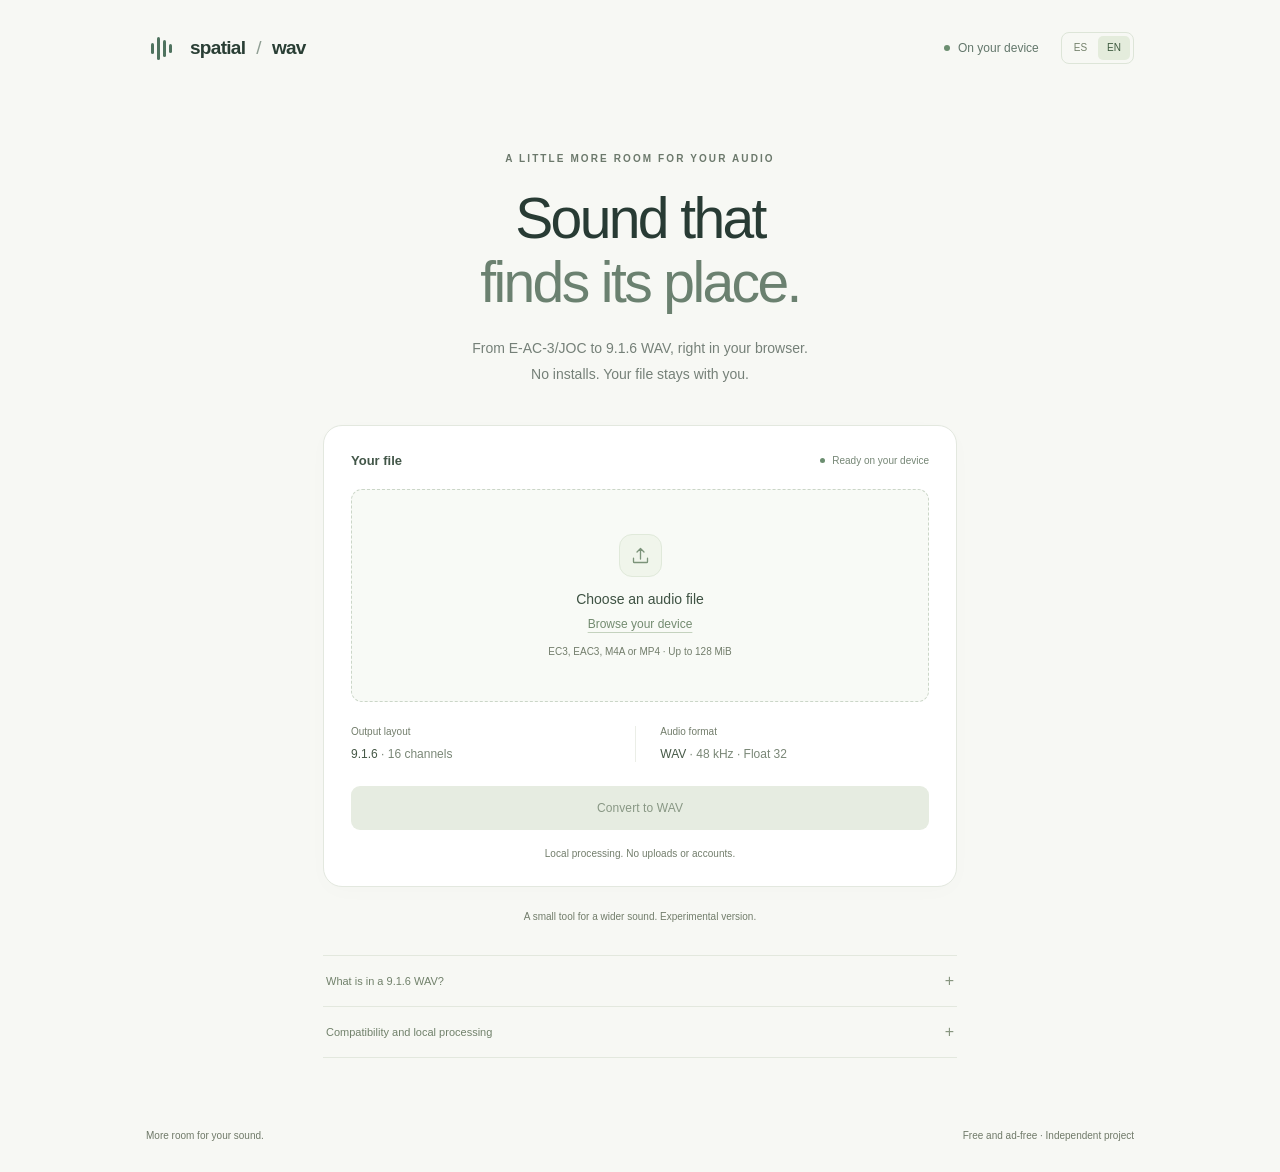
==== index.html @ 30db9cd6 "Publish validated Spatial WAV static site" ====
<!doctype html>
<html lang="es"><head><meta charset="utf-8"><meta name="viewport" content="width=device-width,initial-scale=1"><meta name="theme-color" content="#f7f8f4"><meta name="description" content="Convierte E-AC-3/JOC a WAV 9.1.6 en tu navegador. Procesamiento local, gratuito y sin subir tu audio."><base href="./"><title>spatial / wav · Un poco más de espacio</title><link rel="icon" href="icon.svg" type="image/svg+xml"><link rel="stylesheet" href="app.css"></head>
<body><div id="app">
<header><a class="brand" href="./"><span class="mark" aria-hidden="true"><i></i><i></i><i></i><i></i></span> spatial <span class="brand-divider">/</span> wav</a><div class="header-controls"><span class="local-label"><span class="dot"></span> <span data-es="En tu dispositivo" data-en="On your device">En tu dispositivo</span></span><nav class="language-switch" aria-label="Language"><button type="button" data-language="es" aria-label="Español" onclick="spatialI18n.set('es')">ES</button><button type="button" data-language="en" aria-label="English" onclick="spatialI18n.set('en')">EN</button></nav></div></header>
<main><p class="eyebrow" data-es="UN POCO MÁS DE ESPACIO PARA TU AUDIO" data-en="A LITTLE MORE ROOM FOR YOUR AUDIO">UN POCO MÁS DE ESPACIO PARA TU AUDIO</p><h1><span class="headline-lead" data-es="Sonido que" data-en="Sound that">Sonido que</span><br><span data-es="encuentra su lugar." data-en="finds its place.">encuentra su lugar.</span></h1><p class="intro"><span data-es="De E-AC-3/JOC a WAV 9.1.6, directamente en tu navegador." data-en="From E-AC-3/JOC to 9.1.6 WAV, right in your browser.">De E-AC-3/JOC a WAV 9.1.6, directamente en tu navegador.</span><br><span data-es="Sin instalaciones. Tu archivo se queda contigo." data-en="No installs. Your file stays with you.">Sin instalaciones. Tu archivo se queda contigo.</span></p>
<section class="panel" aria-busy="true"><div class="panel-head"><h2 data-es="Tu archivo" data-en="Your file">Tu archivo</h2><span class="tag" data-es="Preparando el motor local" data-en="Preparing the local engine">Preparando el motor local</span></div><div class="drop"><span class="upload" aria-hidden="true">↥</span><strong data-es="Elige un archivo de audio" data-en="Choose an audio file">Elige un archivo de audio</strong><span data-es="El conversor estará listo en un momento" data-en="The converter will be ready in a moment">El conversor estará listo en un momento</span><small data-es="EC3, EAC3, M4A o MP4 · Hasta 128 MiB" data-en="EC3, EAC3, M4A or MP4 · Up to 128 MiB">EC3, EAC3, M4A o MP4 · Hasta 128 MiB</small></div><p class="boot-note" role="status"><span data-es="Cargando el motor de audio…" data-en="Loading the audio engine…">Cargando el motor de audio…</span><small data-es="La primera visita puede tardar un poco más." data-en="The first visit may take a little longer.">La primera visita puede tardar un poco más.</small></p><button class="action" disabled data-es="Preparando conversor" data-en="Preparing converter">Preparando conversor</button><p class="privacy" data-es="Procesamiento local. Sin subidas ni cuentas." data-en="Local processing. No uploads or accounts.">Procesamiento local. Sin subidas ni cuentas.</p></section></main>
</div><div id="blazor-error-ui" style="display:none"><span data-es="No se pudo cargar el motor. Comprueba tu conexión." data-en="The engine could not load. Check your connection.">No se pudo cargar el motor. Comprueba tu conexión.</span> <a href="" data-es="Recargar página" data-en="Reload page">Recargar página</a></div><script src="language.js"></script><script src="storage.js"></script><script src="_framework/blazor.webassembly.js"></script></body></html>
---- app.css ----
:root{color-scheme:light;font-family:-apple-system,BlinkMacSystemFont,"Segoe UI",sans-serif;color:#283b34;background:#f7f8f4;font-synthesis:none;-webkit-font-smoothing:antialiased}
*{box-sizing:border-box}
body{margin:0;min-height:100vh}
header{max-width:1060px;margin:auto;padding:32px 36px;display:flex;justify-content:space-between;align-items:center;gap:16px}
.brand{display:flex;gap:10px;align-items:center;font-size:19px;font-weight:600;letter-spacing:-.7px;color:#293e34;text-decoration:none}
.brand-divider{font-weight:300;color:#8f9e93;margin:0 1px}
.mark{width:31px;height:31px;display:flex;align-items:center;justify-content:center;gap:3px;margin-right:3px}
.mark i{width:3px;border-radius:3px;background:#4f735f;height:11px}
.mark i:nth-child(2){height:23px}
.mark i:nth-child(3){height:17px}
.mark i:nth-child(4){height:9px}
.local-label{display:flex;gap:8px;align-items:center;font-size:12px;color:#63776b}
.dot{width:6px;height:6px;display:inline-block;border-radius:100%;background:#6b8e70;flex:none}
main{max-width:682px;padding:0 24px;margin:57px auto 70px}
.eyebrow{text-align:center;font-size:10px;font-weight:600;letter-spacing:2.1px;color:#6c796c;margin:0 0 23px}
h1{font-size:clamp(38px,5.8vw,57px);font-weight:450;text-align:center;line-height:1.12;letter-spacing:-2.6px;margin:0 0 21px}
h1 span{color:#6b8170}
.intro{text-align:center;color:#758078;font-size:14px;line-height:1.85;margin:0 0 38px}
.panel{padding:27px;background:#fff;border:1px solid #e3e8df;border-radius:19px;box-shadow:0 5px 22px #34463204}
.panel-head{display:flex;align-items:center;justify-content:space-between;gap:12px;margin-bottom:21px}
.panel-head h2{font-size:13px;font-weight:600;margin:0;color:#425648}
.tag{display:inline-flex;gap:7px;align-items:center;font-size:10px;font-weight:450;color:#758675}
.tag .dot{width:5px;height:5px}
.drop{border:1px dashed #cbd6c8;border-radius:11px;min-height:213px;background:#f8faf6;display:flex;flex-direction:column;align-items:center;justify-content:center;gap:10px;padding:24px;cursor:pointer;text-align:center;transition:border-color .15s,background .15s}
.drop:hover{background:#f0f5ec;border-color:#99b092}
.upload{width:43px;height:43px;border:1px solid #e0e9da;border-radius:13px;display:grid;place-items:center;color:#7b9379;background:#f0f5eb;margin-bottom:4px}
.upload svg{width:21px;height:21px}
.drop strong{font-size:14px;font-weight:500;color:#3e5243;overflow-wrap:anywhere;max-width:100%}
.drop>span:not(.upload){font-size:12px;color:#738b70;text-decoration:underline;text-decoration-color:#c4d2be;text-underline-offset:4px}
.drop small{font-size:10px;color:#727d6b;margin-top:5px}
input[type=file]{position:absolute;width:1px;height:1px;overflow:hidden;clip-path:inset(50%);white-space:nowrap}
.panel:has(input:focus-visible) .drop{outline:2px solid #60815d;outline-offset:4px}
.panel:has(input:disabled) .drop{cursor:wait;background:#f7f8f5}
.settings{display:grid;grid-template-columns:1fr 1.12fr;gap:22px;margin:24px 0}
.settings>div+div{padding-left:24px;border-left:1px solid #ebeee7}
.settings small{display:block;font-size:10px;color:#727d6b;margin-bottom:7px}
.settings strong{font-weight:500;font-size:12px;color:#455846}
.settings strong span{font-weight:400;color:#7a8777}
button{font:inherit;cursor:pointer}
.action{width:100%;background:#47674e;color:#fff;border:1px solid transparent;border-radius:9px;padding:14px 18px;font-size:12px;letter-spacing:.1px;font-weight:500;transition:background .15s}
.action:hover:not(:disabled){background:#38583f}
.action:disabled{color:#889784;background:#e6ece1;cursor:not-allowed}
.secondary{background:transparent;border:1px solid #dbe3d6;color:#52704f;padding:10px 14px;font-size:11px;border-radius:8px;margin:12px 8px 0 0}
.secondary:hover{background:#f3f6ef}
.message{font-size:12px;line-height:1.7;color:#566b54;margin:15px 0;overflow-wrap:anywhere}
.message:empty{display:none}
.privacy{display:flex;align-items:center;justify-content:center;gap:7px;font-size:10px;letter-spacing:.05px;color:#727d6b;margin:18px 0 0}
.version-note{text-align:center;font-size:10px;line-height:1.8;color:#727d6b;margin:21px 0 29px}
.version-note span{color:#727d6b}
.notes{border-top:1px solid #e3e8de}
.notes details{border-bottom:1px solid #e3e8de;padding:0 3px}
.notes summary{font-size:11px;color:#71816b;list-style:none;cursor:pointer;padding:17px 0;display:flex;justify-content:space-between;align-items:center;gap:14px}
.notes summary::-webkit-details-marker{display:none}
.notes summary:after{content:'+';font-size:16px;line-height:1;color:#889680;font-weight:300}
.notes details[open] summary:after{content:'−'}
.notes details p{font-size:12px;color:#65725f;line-height:1.8;margin:0 14px 16px 0}
.notes a{color:#4b6b4c;text-underline-offset:3px}
footer{max-width:988px;margin:auto;padding:0 0 28px;display:flex;justify-content:space-between;gap:15px;font-size:10px;line-height:1.6;color:#6f7968}
progress{width:100%;height:4px;margin-top:20px;accent-color:#66865f;border:0;border-radius:4px;background:#edf1e8}
progress::-webkit-progress-bar{background:#edf1e8;border-radius:4px}
progress::-webkit-progress-value{background:#77946e;border-radius:4px}
a:focus-visible,button:focus-visible,summary:focus-visible{outline:2px solid #60815d;outline-offset:4px}
.downloads .action{margin-top:4px}
#blazor-error-ui{padding:16px;background:#f4e8dc;color:#715842;font-size:13px}
.boot-note{text-align:center;font-size:11px;color:#7c8b75;padding:20px 0;margin:0;line-height:1.7}
.boot-note small{display:block;color:#9ba491;font-size:10px}
.panel[aria-busy=true] .drop{cursor:default}
.panel[aria-busy=true] .drop>span:not(.upload){text-decoration:none}
@media(min-width:1500px){main{margin-top:80px}
}
@media(max-width:720px){header{padding:25px 24px}
main{margin-top:38px}
footer{padding:0 24px 25px}
}
@media(max-width:440px){header{padding:22px}
.brand{font-size:17px}
.local-label{font-size:10px}
main{padding:0 18px;margin:34px auto 45px}
h1{letter-spacing:-1.8px;font-size:39px}
.eyebrow{font-size:8px;letter-spacing:1.8px;margin-bottom:20px}
.intro{font-size:12px;margin-bottom:29px}
.panel{padding:20px 18px;border-radius:15px}
.panel-head{gap:8px}
.tag{font-size:9px}
.drop{min-height:205px;padding:20px 14px}
.settings{gap:13px;margin:21px 0}
.settings>div+div{padding-left:15px}
.settings strong{font-size:11px}
.settings strong span{display:block;margin-top:4px}
.settings small{font-size:9px}
.privacy{font-size:9px;gap:5px}
footer{flex-direction:column;text-align:center;align-items:center;gap:6px}
.version-note{font-size:9px}
.notes summary{font-size:11px}
}
@media(prefers-reduced-motion:reduce){*{transition:none!important}
}

.header-controls{display:flex;align-items:center;gap:22px}.language-switch{display:flex;padding:3px;border:1px solid #dde5d8;border-radius:8px;gap:2px}.language-switch button{border:0;background:transparent;color:#74816b;font-size:10px;line-height:1;padding:7px 9px;border-radius:5px;font-weight:500}.language-switch button[aria-pressed=true]{background:#e4ecdc;color:#3e5b3f}.language-switch button:hover{background:#edf2e7}.headline-lead{color:#283b34}@media(max-width:600px){.header-controls{gap:0}.header-controls .local-label{display:none}.brand{gap:7px}}
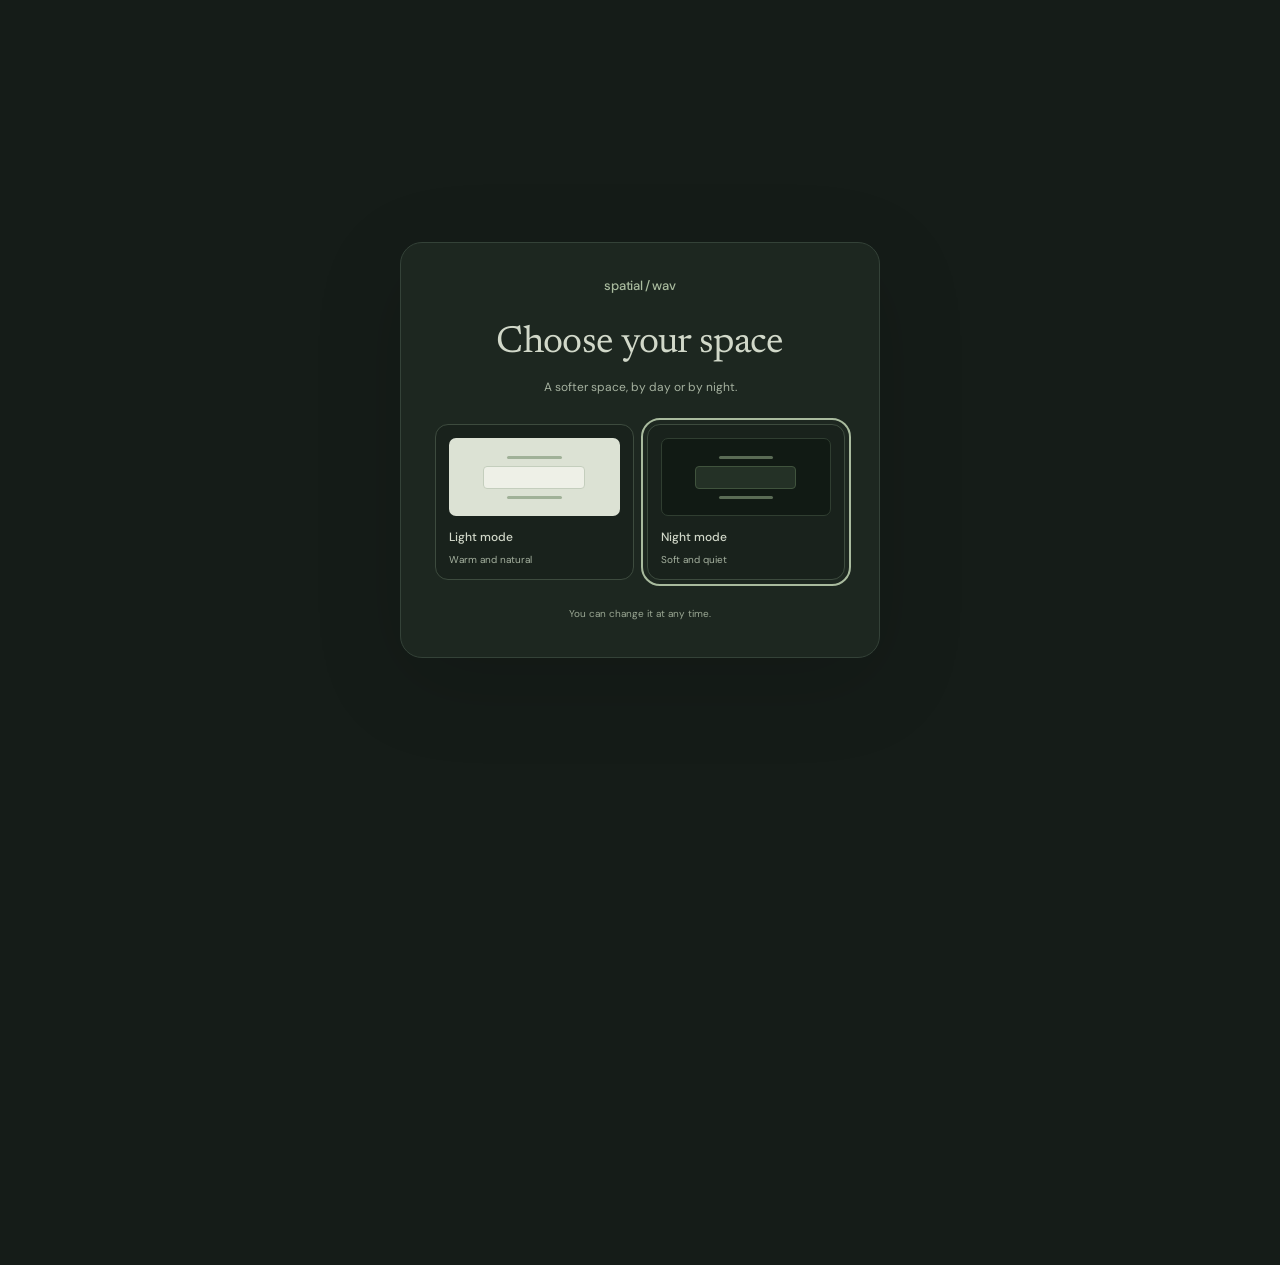
==== commit 51bfbba6: "Publish night theme, appearance chooser and download progress" ====
--- a/index.html
+++ b/index.html
@@ -1,7 +1,7 @@
 <!doctype html>
-<html lang="es"><head><meta charset="utf-8"><meta name="viewport" content="width=device-width,initial-scale=1"><meta name="theme-color" content="#f7f8f4"><meta name="description" content="Convierte E-AC-3/JOC a WAV 9.1.6 en tu navegador. Procesamiento local, gratuito y sin subir tu audio."><base href="./"><title>spatial / wav · Un poco más de espacio</title><link rel="icon" href="icon.svg" type="image/svg+xml"><link rel="stylesheet" href="app.css"></head>
+<html lang="es"><head><meta charset="utf-8"><meta name="viewport" content="width=device-width,initial-scale=1"><meta name="theme-color" content="#f7f8f4"><meta name="description" content="Convierte E-AC-3/JOC a WAV 9.1.6 en tu navegador. Procesamiento local, gratuito y sin subir tu audio."><base href="./"><title>spatial / wav · Un poco más de espacio</title><link rel="icon" href="icon.svg" type="image/svg+xml"><script src="theme.js?v=20261105-night"></script><link rel="stylesheet" href="app.css?v=20261105-night"></head>
 <body><div id="app">
 <header><a class="brand" href="./"><span class="mark" aria-hidden="true"><i></i><i></i><i></i><i></i></span> spatial <span class="brand-divider">/</span> wav</a><div class="header-controls"><span class="local-label"><span class="dot"></span> <span data-es="En tu dispositivo" data-en="On your device">En tu dispositivo</span></span><nav class="language-switch" aria-label="Language"><button type="button" data-language="es" aria-label="Español" onclick="spatialI18n.set('es')">ES</button><button type="button" data-language="en" aria-label="English" onclick="spatialI18n.set('en')">EN</button></nav></div></header>
 <main><p class="eyebrow" data-es="UN POCO MÁS DE ESPACIO PARA TU AUDIO" data-en="A LITTLE MORE ROOM FOR YOUR AUDIO">UN POCO MÁS DE ESPACIO PARA TU AUDIO</p><h1><span class="headline-lead" data-es="Sonido que" data-en="Sound that">Sonido que</span><br><span data-es="encuentra su lugar." data-en="finds its place.">encuentra su lugar.</span></h1><p class="intro"><span data-es="De E-AC-3/JOC a WAV 9.1.6, directamente en tu navegador." data-en="From E-AC-3/JOC to 9.1.6 WAV, right in your browser.">De E-AC-3/JOC a WAV 9.1.6, directamente en tu navegador.</span><br><span data-es="Sin instalaciones. Tu archivo se queda contigo." data-en="No installs. Your file stays with you.">Sin instalaciones. Tu archivo se queda contigo.</span></p>
 <section class="panel" aria-busy="true"><div class="panel-head"><h2 data-es="Tu archivo" data-en="Your file">Tu archivo</h2><span class="tag" data-es="Preparando el motor local" data-en="Preparing the local engine">Preparando el motor local</span></div><div class="drop"><span class="upload" aria-hidden="true">↥</span><strong data-es="Elige un archivo de audio" data-en="Choose an audio file">Elige un archivo de audio</strong><span data-es="El conversor estará listo en un momento" data-en="The converter will be ready in a moment">El conversor estará listo en un momento</span><small data-es="EC3, EAC3, M4A o MP4 · Hasta 128 MiB" data-en="EC3, EAC3, M4A or MP4 · Up to 128 MiB">EC3, EAC3, M4A o MP4 · Hasta 128 MiB</small></div><p class="boot-note" role="status"><span data-es="Cargando el motor de audio…" data-en="Loading the audio engine…">Cargando el motor de audio…</span><small data-es="La primera visita puede tardar un poco más." data-en="The first visit may take a little longer.">La primera visita puede tardar un poco más.</small></p><button class="action" disabled data-es="Preparando conversor" data-en="Preparing converter">Preparando conversor</button><p class="privacy" data-es="Procesamiento local. Sin subidas ni cuentas." data-en="Local processing. No uploads or accounts.">Procesamiento local. Sin subidas ni cuentas.</p></section></main>
-</div><div id="blazor-error-ui" style="display:none"><span data-es="No se pudo cargar el motor. Comprueba tu conexión." data-en="The engine could not load. Check your connection.">No se pudo cargar el motor. Comprueba tu conexión.</span> <a href="" data-es="Recargar página" data-en="Reload page">Recargar página</a></div><script src="language.js"></script><script src="storage.js"></script><script src="_framework/blazor.webassembly.js"></script></body></html>
+</div><div id="blazor-error-ui" style="display:none"><span data-es="No se pudo cargar el motor. Comprueba tu conexión." data-en="The engine could not load. Check your connection.">No se pudo cargar el motor. Comprueba tu conexión.</span> <a href="" data-es="Recargar página" data-en="Reload page">Recargar página</a></div><script src="language.js?v=20261105-night"></script><script src="storage.js?v=20261105-night"></script><script src="_framework/blazor.webassembly.js"></script></body></html>
--- a/app.css
+++ b/app.css
@@ -1,69 +1,74 @@
-:root{color-scheme:light;font-family:-apple-system,BlinkMacSystemFont,"Segoe UI",sans-serif;color:#283b34;background:#f7f8f4;font-synthesis:none;-webkit-font-smoothing:antialiased}
+@font-face{font-family:"DM Sans";src:url("fonts/dm-sans-latin-wght-normal.woff2") format("woff2");font-style:normal;font-weight:100 1000;font-display:swap}
+@font-face{font-family:"Newsreader";src:url("fonts/newsreader-latin-wght-normal.woff2") format("woff2");font-style:normal;font-weight:200 800;font-display:swap}
+@font-face{font-family:"Newsreader";src:url("fonts/newsreader-latin-wght-italic.woff2") format("woff2");font-style:italic;font-weight:200 800;font-display:swap}
+:root{color-scheme:light;--page:#f7f8f4;--surface:#fff;--inset:#f8faf6;--hover:#f0f5ec;--line:#e3e8df;--line-strong:#cbd6c8;--ink:#283b34;--muted:#667563;--subtle:#727d6b;--accent:#6b8170;--primary:#47674e;--on-primary:#fff;--primary-hover:#38583f;--disabled:#e6ece1;--disabled-ink:#889784;--selected:#e4ecdc;--selected-ink:#3e5b3f;--focus:#60815d;--error-bg:#f4e8dc;--error-ink:#715842;--shadow:#34463204}
+:root[data-theme=dark]{color-scheme:dark;--page:#151c18;--surface:#1d2720;--inset:#19221c;--hover:#253128;--line:#344238;--line-strong:#4a5c4d;--ink:#d1d8c9;--muted:#a5b19f;--subtle:#9aa793;--accent:#a9bb9e;--primary:#9aaf8c;--on-primary:#19231a;--primary-hover:#adc09f;--disabled:#2b372c;--disabled-ink:#99a690;--selected:#334432;--selected-ink:#c9d7bc;--focus:#a9bb9e;--error-bg:#352c24;--error-ink:#d5bd9e;--shadow:#00000016}
+:root{font-family:"DM Sans",-apple-system,BlinkMacSystemFont,"Segoe UI",sans-serif;color:var(--ink);background:var(--page);font-synthesis:none;-webkit-font-smoothing:antialiased}
 *{box-sizing:border-box}
 body{margin:0;min-height:100vh}
 header{max-width:1060px;margin:auto;padding:32px 36px;display:flex;justify-content:space-between;align-items:center;gap:16px}
-.brand{display:flex;gap:10px;align-items:center;font-size:19px;font-weight:600;letter-spacing:-.7px;color:#293e34;text-decoration:none}
-.brand-divider{font-weight:300;color:#8f9e93;margin:0 1px}
+.brand{display:flex;gap:10px;align-items:center;font-size:19px;font-weight:600;letter-spacing:-.7px;color:var(--ink);text-decoration:none}
+.brand-divider{font-weight:300;color:var(--subtle);margin:0 1px}
 .mark{width:31px;height:31px;display:flex;align-items:center;justify-content:center;gap:3px;margin-right:3px}
-.mark i{width:3px;border-radius:3px;background:#4f735f;height:11px}
+.mark i{width:3px;border-radius:3px;background:var(--accent);height:11px}
 .mark i:nth-child(2){height:23px}
 .mark i:nth-child(3){height:17px}
 .mark i:nth-child(4){height:9px}
-.local-label{display:flex;gap:8px;align-items:center;font-size:12px;color:#63776b}
-.dot{width:6px;height:6px;display:inline-block;border-radius:100%;background:#6b8e70;flex:none}
+.local-label{display:flex;gap:8px;align-items:center;font-size:12px;color:var(--muted)}
+.dot{width:6px;height:6px;display:inline-block;border-radius:100%;background:var(--accent);flex:none}
 main{max-width:682px;padding:0 24px;margin:57px auto 70px}
-.eyebrow{text-align:center;font-size:10px;font-weight:600;letter-spacing:2.1px;color:#6c796c;margin:0 0 23px}
+.eyebrow{text-align:center;font-size:10px;font-weight:600;letter-spacing:2.1px;color:var(--muted);margin:0 0 23px}
 h1{font-size:clamp(38px,5.8vw,57px);font-weight:450;text-align:center;line-height:1.12;letter-spacing:-2.6px;margin:0 0 21px}
-h1 span{color:#6b8170}
-.intro{text-align:center;color:#758078;font-size:14px;line-height:1.85;margin:0 0 38px}
-.panel{padding:27px;background:#fff;border:1px solid #e3e8df;border-radius:19px;box-shadow:0 5px 22px #34463204}
+h1 span{color:var(--accent)}
+.intro{text-align:center;color:var(--muted);font-size:14px;line-height:1.85;margin:0 0 38px}
+.panel{padding:27px;background:var(--surface);border:1px solid var(--line);border-radius:19px;box-shadow:0 5px 22px var(--shadow)}
 .panel-head{display:flex;align-items:center;justify-content:space-between;gap:12px;margin-bottom:21px}
-.panel-head h2{font-size:13px;font-weight:600;margin:0;color:#425648}
-.tag{display:inline-flex;gap:7px;align-items:center;font-size:10px;font-weight:450;color:#758675}
+.panel-head h2{font-size:13px;font-weight:600;margin:0;color:var(--ink)}
+.tag{display:inline-flex;gap:7px;align-items:center;font-size:10px;font-weight:450;color:var(--muted)}
 .tag .dot{width:5px;height:5px}
-.drop{border:1px dashed #cbd6c8;border-radius:11px;min-height:213px;background:#f8faf6;display:flex;flex-direction:column;align-items:center;justify-content:center;gap:10px;padding:24px;cursor:pointer;text-align:center;transition:border-color .15s,background .15s}
-.drop:hover{background:#f0f5ec;border-color:#99b092}
-.upload{width:43px;height:43px;border:1px solid #e0e9da;border-radius:13px;display:grid;place-items:center;color:#7b9379;background:#f0f5eb;margin-bottom:4px}
+.drop{border:1px dashed var(--line-strong);border-radius:11px;min-height:213px;background:var(--inset);display:flex;flex-direction:column;align-items:center;justify-content:center;gap:10px;padding:24px;cursor:pointer;text-align:center;transition:border-color .15s,background .15s}
+.drop:hover{background:var(--hover);border-color:var(--line-strong)}
+.upload{width:43px;height:43px;border:1px solid var(--line);border-radius:13px;display:grid;place-items:center;color:var(--accent);background:var(--hover);margin-bottom:4px}
 .upload svg{width:21px;height:21px}
-.drop strong{font-size:14px;font-weight:500;color:#3e5243;overflow-wrap:anywhere;max-width:100%}
-.drop>span:not(.upload){font-size:12px;color:#738b70;text-decoration:underline;text-decoration-color:#c4d2be;text-underline-offset:4px}
-.drop small{font-size:10px;color:#727d6b;margin-top:5px}
+.drop strong{font-size:14px;font-weight:500;color:var(--ink);overflow-wrap:anywhere;max-width:100%}
+.drop>span:not(.upload){font-size:12px;color:var(--muted);text-decoration:underline;text-decoration-color:var(--line-strong);text-underline-offset:4px}
+.drop small{font-size:10px;color:var(--subtle);margin-top:5px}
 input[type=file]{position:absolute;width:1px;height:1px;overflow:hidden;clip-path:inset(50%);white-space:nowrap}
-.panel:has(input:focus-visible) .drop{outline:2px solid #60815d;outline-offset:4px}
-.panel:has(input:disabled) .drop{cursor:wait;background:#f7f8f5}
+.panel:has(input:focus-visible) .drop{outline:2px solid var(--focus);outline-offset:4px}
+.panel:has(input:disabled) .drop{cursor:wait;background:var(--inset)}
 .settings{display:grid;grid-template-columns:1fr 1.12fr;gap:22px;margin:24px 0}
-.settings>div+div{padding-left:24px;border-left:1px solid #ebeee7}
-.settings small{display:block;font-size:10px;color:#727d6b;margin-bottom:7px}
-.settings strong{font-weight:500;font-size:12px;color:#455846}
-.settings strong span{font-weight:400;color:#7a8777}
+.settings>div+div{padding-left:24px;border-left:1px solid var(--line)}
+.settings small{display:block;font-size:10px;color:var(--subtle);margin-bottom:7px}
+.settings strong{font-weight:500;font-size:12px;color:var(--ink)}
+.settings strong span{font-weight:400;color:var(--muted)}
 button{font:inherit;cursor:pointer}
-.action{width:100%;background:#47674e;color:#fff;border:1px solid transparent;border-radius:9px;padding:14px 18px;font-size:12px;letter-spacing:.1px;font-weight:500;transition:background .15s}
-.action:hover:not(:disabled){background:#38583f}
-.action:disabled{color:#889784;background:#e6ece1;cursor:not-allowed}
-.secondary{background:transparent;border:1px solid #dbe3d6;color:#52704f;padding:10px 14px;font-size:11px;border-radius:8px;margin:12px 8px 0 0}
-.secondary:hover{background:#f3f6ef}
-.message{font-size:12px;line-height:1.7;color:#566b54;margin:15px 0;overflow-wrap:anywhere}
+.action{width:100%;background:var(--primary);color:var(--on-primary);border:1px solid transparent;border-radius:9px;padding:14px 18px;font-size:12px;letter-spacing:.1px;font-weight:500;transition:background .15s}
+.action:hover:not(:disabled){background:var(--primary-hover)}
+.action:disabled{color:var(--disabled-ink);background:var(--disabled);cursor:not-allowed}
+.secondary{background:transparent;border:1px solid var(--line);color:var(--accent);padding:10px 14px;font-size:11px;border-radius:8px;margin:12px 8px 0 0}
+.secondary:hover{background:var(--hover)}
+.message{font-size:12px;line-height:1.7;color:var(--muted);margin:15px 0;overflow-wrap:anywhere}
 .message:empty{display:none}
-.privacy{display:flex;align-items:center;justify-content:center;gap:7px;font-size:10px;letter-spacing:.05px;color:#727d6b;margin:18px 0 0}
-.version-note{text-align:center;font-size:10px;line-height:1.8;color:#727d6b;margin:21px 0 29px}
-.version-note span{color:#727d6b}
-.notes{border-top:1px solid #e3e8de}
-.notes details{border-bottom:1px solid #e3e8de;padding:0 3px}
-.notes summary{font-size:11px;color:#71816b;list-style:none;cursor:pointer;padding:17px 0;display:flex;justify-content:space-between;align-items:center;gap:14px}
+.privacy{display:flex;align-items:center;justify-content:center;gap:7px;font-size:10px;letter-spacing:.05px;color:var(--subtle);margin:18px 0 0}
+.version-note{text-align:center;font-size:10px;line-height:1.8;color:var(--subtle);margin:21px 0 29px}
+.version-note span{color:var(--subtle)}
+.notes{border-top:1px solid var(--line)}
+.notes details{border-bottom:1px solid var(--line);padding:0 3px}
+.notes summary{font-size:11px;color:var(--muted);list-style:none;cursor:pointer;padding:17px 0;display:flex;justify-content:space-between;align-items:center;gap:14px}
 .notes summary::-webkit-details-marker{display:none}
-.notes summary:after{content:'+';font-size:16px;line-height:1;color:#889680;font-weight:300}
+.notes summary:after{content:'+';font-size:16px;line-height:1;color:var(--subtle);font-weight:300}
 .notes details[open] summary:after{content:'−'}
-.notes details p{font-size:12px;color:#65725f;line-height:1.8;margin:0 14px 16px 0}
-.notes a{color:#4b6b4c;text-underline-offset:3px}
-footer{max-width:988px;margin:auto;padding:0 0 28px;display:flex;justify-content:space-between;gap:15px;font-size:10px;line-height:1.6;color:#6f7968}
-progress{width:100%;height:4px;margin-top:20px;accent-color:#66865f;border:0;border-radius:4px;background:#edf1e8}
-progress::-webkit-progress-bar{background:#edf1e8;border-radius:4px}
-progress::-webkit-progress-value{background:#77946e;border-radius:4px}
-a:focus-visible,button:focus-visible,summary:focus-visible{outline:2px solid #60815d;outline-offset:4px}
+.notes details p{font-size:12px;color:var(--muted);line-height:1.8;margin:0 14px 16px 0}
+.notes a{color:var(--accent);text-underline-offset:3px}
+footer{max-width:988px;margin:auto;padding:0 0 28px;display:flex;justify-content:space-between;gap:15px;font-size:10px;line-height:1.6;color:var(--subtle)}
+progress{width:100%;height:4px;margin-top:20px;accent-color:var(--accent);border:0;border-radius:4px;background:var(--hover)}
+progress::-webkit-progress-bar{background:var(--hover);border-radius:4px}
+progress::-webkit-progress-value{background:var(--accent);border-radius:4px}
+a:focus-visible,button:focus-visible,summary:focus-visible{outline:2px solid var(--focus);outline-offset:4px}
 .downloads .action{margin-top:4px}
-#blazor-error-ui{padding:16px;background:#f4e8dc;color:#715842;font-size:13px}
-.boot-note{text-align:center;font-size:11px;color:#7c8b75;padding:20px 0;margin:0;line-height:1.7}
-.boot-note small{display:block;color:#9ba491;font-size:10px}
+#blazor-error-ui{padding:16px;background:var(--error-bg);color:var(--error-ink);font-size:13px}
+.boot-note{text-align:center;font-size:11px;color:var(--muted);padding:20px 0;margin:0;line-height:1.7}
+.boot-note small{display:block;color:var(--subtle);font-size:10px}
 .panel[aria-busy=true] .drop{cursor:default}
 .panel[aria-busy=true] .drop>span:not(.upload){text-decoration:none}
 @media(min-width:1500px){main{margin-top:80px}
@@ -96,4 +101,25 @@
 @media(prefers-reduced-motion:reduce){*{transition:none!important}
 }
 
-.header-controls{display:flex;align-items:center;gap:22px}.language-switch{display:flex;padding:3px;border:1px solid #dde5d8;border-radius:8px;gap:2px}.language-switch button{border:0;background:transparent;color:#74816b;font-size:10px;line-height:1;padding:7px 9px;border-radius:5px;font-weight:500}.language-switch button[aria-pressed=true]{background:#e4ecdc;color:#3e5b3f}.language-switch button:hover{background:#edf2e7}.headline-lead{color:#283b34}@media(max-width:600px){.header-controls{gap:0}.header-controls .local-label{display:none}.brand{gap:7px}}
+.header-controls{display:flex;align-items:center;gap:22px}.language-switch{display:flex;padding:3px;border:1px solid var(--line);border-radius:8px;gap:2px}.language-switch button{border:0;background:transparent;color:var(--muted);font-size:10px;line-height:1;padding:7px 9px;border-radius:5px;font-weight:500}.language-switch button[aria-pressed=true]{background:var(--selected);color:var(--selected-ink)}.language-switch button:hover{background:var(--hover)}.headline-lead{color:var(--ink)}@media(max-width:600px){.header-controls{gap:0}.header-controls .local-label{display:none}.brand{gap:7px}}
+
+h1{font-family:"Newsreader",Georgia,serif;font-weight:400;font-size:clamp(44px,6vw,66px);line-height:1.08;letter-spacing:-1.8px;font-optical-sizing:auto}
+h1 span:not(.headline-lead){font-style:italic}h1 .headline-lead{font-style:normal}
+.intro{font-size:14px;line-height:1.95}.brand{font-weight:550;letter-spacing:-.6px}.settings strong{font-weight:500}
+.theme-toggle{position:fixed;z-index:10;right:24px;bottom:24px;display:inline-flex;align-items:center;gap:9px;border:1px solid var(--line-strong);border-radius:30px;padding:11px 16px;background:var(--surface);color:var(--ink);font-size:11px;font-weight:500;box-shadow:0 3px 14px var(--shadow)}
+.theme-toggle:hover{background:var(--hover)}.theme-toggle svg{width:16px;height:16px}.theme-toggle .sun{display:none}[data-theme=dark] .theme-toggle .moon{display:none}[data-theme=dark] .theme-toggle .sun{display:block}
+footer{padding-bottom:90px}
+@media(max-width:440px){h1{font-size:43px;letter-spacing:-1.2px}.intro{font-size:12px}.theme-toggle{right:18px;bottom:calc(16px + env(safe-area-inset-bottom));padding:10px 14px}}
+:root{--download:#806b45;--download-hover:#6c5838;--download-ink:#fff9ee;--result:#f4f3eb}
+:root[data-theme=dark]{--download:#b8a078;--download-hover:#cab48f;--download-ink:#241f17;--result:#252b22}
+.new-conversion{display:inline-flex;align-items:center;gap:5px;background:transparent;border:1px solid var(--line-strong);border-radius:7px;color:var(--muted);padding:7px 10px;font-size:11px;white-space:nowrap}.new-conversion:hover{background:var(--hover);color:var(--ink)}
+.result-card{background:var(--result);border:1px solid var(--line);border-radius:12px;padding:28px 18px;text-align:center}.result-icon{display:inline-grid;place-items:center;width:38px;height:38px;border-radius:50%;background:var(--selected);color:var(--selected-ink);font-size:18px}.result-name{font-size:14px;font-weight:500;color:var(--ink);overflow-wrap:anywhere;margin:16px 0 8px}.result-format{font-size:11px;color:var(--muted);margin:0;line-height:1.8}
+.downloads .download-action{display:flex;align-items:center;justify-content:center;gap:10px;background:var(--download);color:var(--download-ink);margin-top:18px}.downloads .download-action:hover{background:var(--download-hover)}.download-action svg{width:18px;height:18px}.downloads .secondary{width:100%;margin-right:0}
+.result-icon{width:24px;height:24px;font-size:13px}.result-card{padding:24px 18px}.channel-map{margin-top:16px;text-align:center}.channel-map summary{font-size:11px;color:var(--muted);cursor:pointer;list-style:none}.channel-map summary::-webkit-details-marker{display:none}.channel-map summary:after{content:' ＋';font-size:12px}.channel-map[open] summary:after{content:' −'}.spinner{display:inline-block;width:15px;height:15px;border:1.5px solid currentColor;border-right-color:transparent;border-radius:50%;animation:spatial-spin .9s linear infinite;flex:none;vertical-align:middle}.message .spinner{margin-right:8px}.download-action:disabled{opacity:.8;cursor:wait}.new-conversion:disabled{opacity:.6;cursor:wait}@keyframes spatial-spin{to{transform:rotate(360deg)}}@media(prefers-reduced-motion:reduce){.spinner{animation:none;border-style:dotted}}
+.panel:has(.download-action[aria-busy=true]) .message .spinner{display:none}
+.theme-toggle{position:absolute;top:33px;bottom:auto;right:calc(max(24px, (100vw - 1060px)/2) + 245px)}
+@media(max-width:800px){.header-controls .local-label{display:none}.theme-toggle{right:110px;top:25px}}
+@media(max-width:440px){.theme-toggle{top:23px;right:100px;bottom:auto;padding:8px}.theme-toggle span{display:none}}
+html[data-theme-pending]{overflow:hidden}html[data-theme-pending] #app{visibility:hidden}html[data-theme-pending] .theme-toggle{display:none}
+.theme-choice{box-sizing:border-box;width:min(480px,calc(100vw - 36px));max-height:calc(100dvh - 40px);overflow:auto;background:#1d2720;border:1px solid #344238;border-radius:22px;color:#d1d8c9;padding:34px;box-shadow:0 24px 90px #0002;text-align:center}
+.theme-choice::backdrop{background:#151c18}.choice-brand{font:500 13px "DM Sans",sans-serif;color:#a9bb9e;letter-spacing:-.3px;margin:0 0 29px}.theme-choice h2{font:400 38px/1.1 "Newsreader",Georgia,serif;letter-spacing:-.7px;margin:0 0 12px}.choice-intro{font-size:12px;line-height:1.8;color:#a5b19f;margin:0 0 26px}.theme-options{display:grid;grid-template-columns:1fr 1fr;gap:13px}.theme-option{display:flex;flex-direction:column;align-items:stretch;gap:8px;padding:13px;background:#19221c;border:1px solid #3d4b3e;border-radius:13px;color:#d1d8c9;text-align:left}.theme-option:hover{background:#253128;border-color:#73886b}.theme-option:focus-visible{outline:2px solid #a9bb9e;outline-offset:4px}.theme-option strong{font-size:12px;font-weight:500;margin-top:5px}.theme-option small{font-size:10px;color:#a5b19f}.theme-preview{height:78px;border-radius:7px;display:flex;flex-direction:column;justify-content:center;align-items:center;gap:7px}.preview-day{background:#dce2d4}.preview-night{background:#111a14;border:1px solid #303e31}.theme-preview i{display:block;width:32%;height:3px;background:#829779;border-radius:3px;opacity:.65}.theme-preview b{display:block;width:60%;height:23px;background:#eef0e7;border:1px solid #c4cebd;border-radius:4px}.preview-night b{background:#243126;border-color:#40533d}.choice-note{font-size:10px;line-height:1.8;color:#9aa793;margin:25px 0 0}@media(max-width:380px){.theme-choice{padding:25px 20px}.theme-choice h2{font-size:34px}.theme-options{gap:10px}.theme-option{padding:10px}.theme-option small{font-size:9px}}
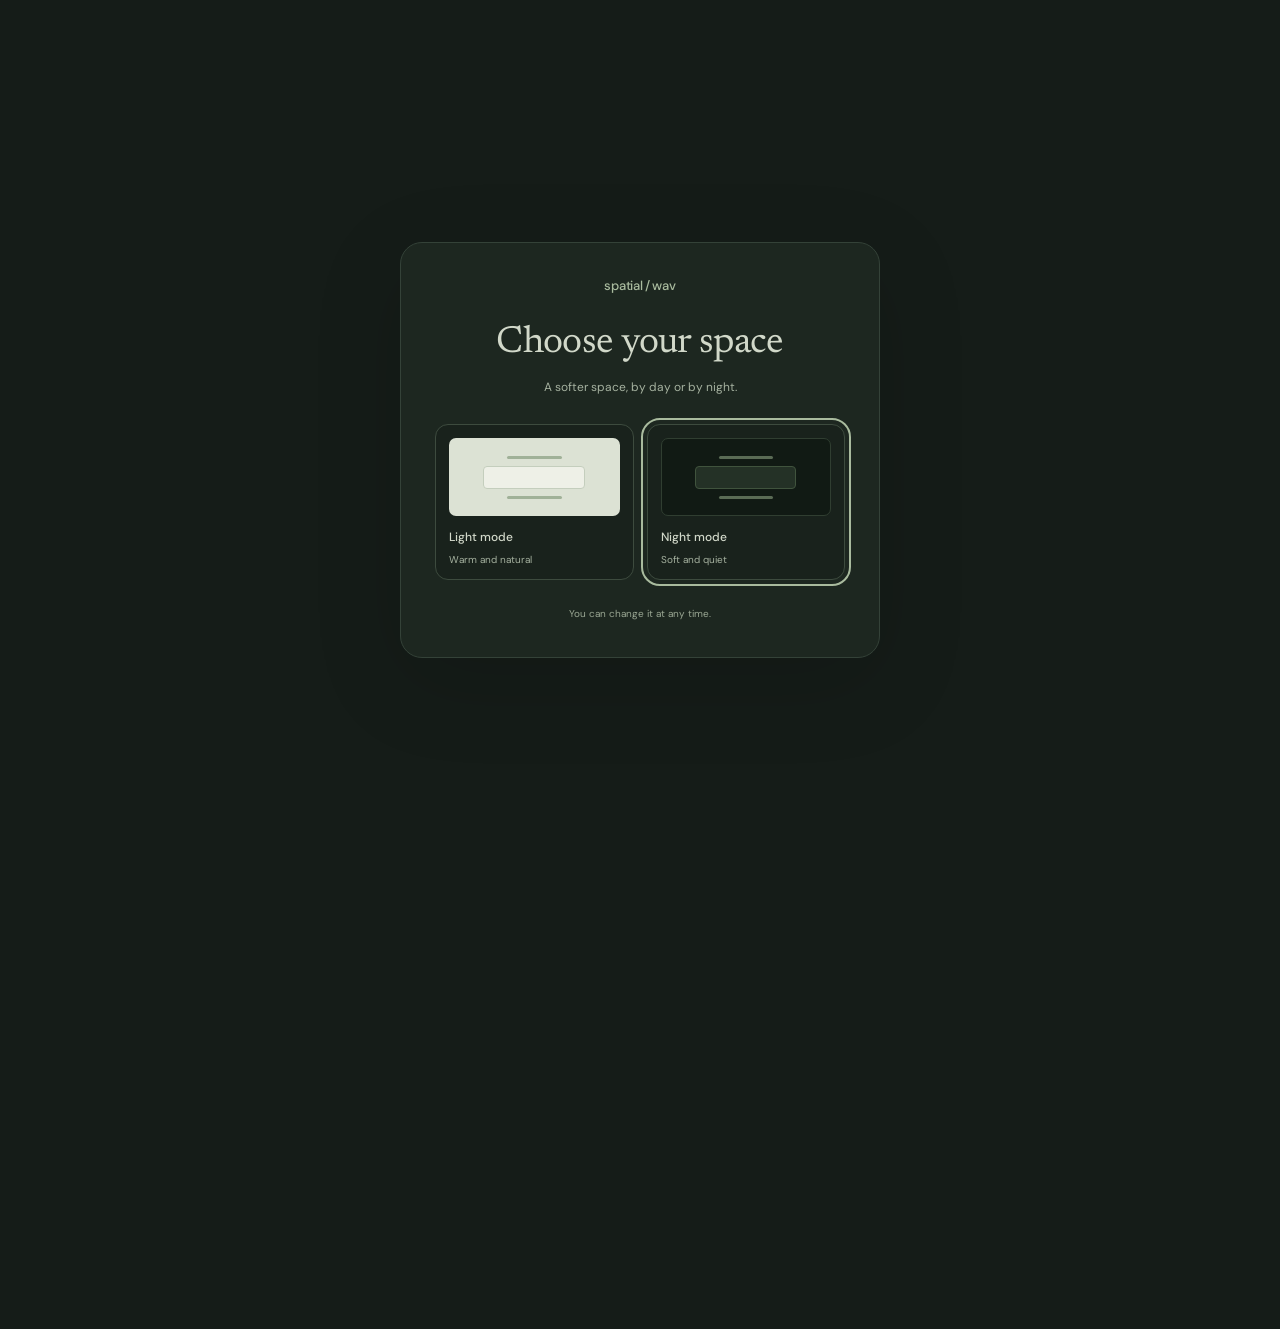
==== commit 56ea6170: "Publish WAV export settings with day and night design" ====
--- a/index.html
+++ b/index.html
@@ -1,7 +1,7 @@
 <!doctype html>
-<html lang="es"><head><meta charset="utf-8"><meta name="viewport" content="width=device-width,initial-scale=1"><meta name="theme-color" content="#f7f8f4"><meta name="description" content="Convierte E-AC-3/JOC a WAV 9.1.6 en tu navegador. Procesamiento local, gratuito y sin subir tu audio."><base href="./"><title>spatial / wav · Un poco más de espacio</title><link rel="icon" href="icon.svg" type="image/svg+xml"><script src="theme.js?v=20261105-night"></script><link rel="stylesheet" href="app.css?v=20261105-night"></head>
+<html lang="es"><head><meta charset="utf-8"><meta name="viewport" content="width=device-width,initial-scale=1"><meta name="theme-color" content="#f7f8f4"><meta name="description" content="Convierte E-AC-3/JOC a WAV 9.1.6 en tu navegador. Procesamiento local, gratuito y sin subir tu audio."><base href="./"><title>spatial / wav · Un poco más de espacio</title><link rel="icon" href="icon.svg" type="image/svg+xml"><script src="theme.js?v=20261105-night"></script><link rel="stylesheet" href="app.css?v=20261105-export"></head>
 <body><div id="app">
 <header><a class="brand" href="./"><span class="mark" aria-hidden="true"><i></i><i></i><i></i><i></i></span> spatial <span class="brand-divider">/</span> wav</a><div class="header-controls"><span class="local-label"><span class="dot"></span> <span data-es="En tu dispositivo" data-en="On your device">En tu dispositivo</span></span><nav class="language-switch" aria-label="Language"><button type="button" data-language="es" aria-label="Español" onclick="spatialI18n.set('es')">ES</button><button type="button" data-language="en" aria-label="English" onclick="spatialI18n.set('en')">EN</button></nav></div></header>
 <main><p class="eyebrow" data-es="UN POCO MÁS DE ESPACIO PARA TU AUDIO" data-en="A LITTLE MORE ROOM FOR YOUR AUDIO">UN POCO MÁS DE ESPACIO PARA TU AUDIO</p><h1><span class="headline-lead" data-es="Sonido que" data-en="Sound that">Sonido que</span><br><span data-es="encuentra su lugar." data-en="finds its place.">encuentra su lugar.</span></h1><p class="intro"><span data-es="De E-AC-3/JOC a WAV 9.1.6, directamente en tu navegador." data-en="From E-AC-3/JOC to 9.1.6 WAV, right in your browser.">De E-AC-3/JOC a WAV 9.1.6, directamente en tu navegador.</span><br><span data-es="Sin instalaciones. Tu archivo se queda contigo." data-en="No installs. Your file stays with you.">Sin instalaciones. Tu archivo se queda contigo.</span></p>
 <section class="panel" aria-busy="true"><div class="panel-head"><h2 data-es="Tu archivo" data-en="Your file">Tu archivo</h2><span class="tag" data-es="Preparando el motor local" data-en="Preparing the local engine">Preparando el motor local</span></div><div class="drop"><span class="upload" aria-hidden="true">↥</span><strong data-es="Elige un archivo de audio" data-en="Choose an audio file">Elige un archivo de audio</strong><span data-es="El conversor estará listo en un momento" data-en="The converter will be ready in a moment">El conversor estará listo en un momento</span><small data-es="EC3, EAC3, M4A o MP4 · Hasta 128 MiB" data-en="EC3, EAC3, M4A or MP4 · Up to 128 MiB">EC3, EAC3, M4A o MP4 · Hasta 128 MiB</small></div><p class="boot-note" role="status"><span data-es="Cargando el motor de audio…" data-en="Loading the audio engine…">Cargando el motor de audio…</span><small data-es="La primera visita puede tardar un poco más." data-en="The first visit may take a little longer.">La primera visita puede tardar un poco más.</small></p><button class="action" disabled data-es="Preparando conversor" data-en="Preparing converter">Preparando conversor</button><p class="privacy" data-es="Procesamiento local. Sin subidas ni cuentas." data-en="Local processing. No uploads or accounts.">Procesamiento local. Sin subidas ni cuentas.</p></section></main>
-</div><div id="blazor-error-ui" style="display:none"><span data-es="No se pudo cargar el motor. Comprueba tu conexión." data-en="The engine could not load. Check your connection.">No se pudo cargar el motor. Comprueba tu conexión.</span> <a href="" data-es="Recargar página" data-en="Reload page">Recargar página</a></div><script src="language.js?v=20261105-night"></script><script src="storage.js?v=20261105-night"></script><script src="_framework/blazor.webassembly.js"></script></body></html>
+</div><div id="blazor-error-ui" style="display:none"><span data-es="No se pudo cargar el motor. Comprueba tu conexión." data-en="The engine could not load. Check your connection.">No se pudo cargar el motor. Comprueba tu conexión.</span> <a href="" data-es="Recargar página" data-en="Reload page">Recargar página</a></div><script src="language.js?v=20261105-night"></script><script src="storage.js?v=20261105-export"></script><script src="_framework/blazor.webassembly.js"></script></body></html>
--- a/app.css
+++ b/app.css
@@ -123,3 +123,13 @@
 html[data-theme-pending]{overflow:hidden}html[data-theme-pending] #app{visibility:hidden}html[data-theme-pending] .theme-toggle{display:none}
 .theme-choice{box-sizing:border-box;width:min(480px,calc(100vw - 36px));max-height:calc(100dvh - 40px);overflow:auto;background:#1d2720;border:1px solid #344238;border-radius:22px;color:#d1d8c9;padding:34px;box-shadow:0 24px 90px #0002;text-align:center}
 .theme-choice::backdrop{background:#151c18}.choice-brand{font:500 13px "DM Sans",sans-serif;color:#a9bb9e;letter-spacing:-.3px;margin:0 0 29px}.theme-choice h2{font:400 38px/1.1 "Newsreader",Georgia,serif;letter-spacing:-.7px;margin:0 0 12px}.choice-intro{font-size:12px;line-height:1.8;color:#a5b19f;margin:0 0 26px}.theme-options{display:grid;grid-template-columns:1fr 1fr;gap:13px}.theme-option{display:flex;flex-direction:column;align-items:stretch;gap:8px;padding:13px;background:#19221c;border:1px solid #3d4b3e;border-radius:13px;color:#d1d8c9;text-align:left}.theme-option:hover{background:#253128;border-color:#73886b}.theme-option:focus-visible{outline:2px solid #a9bb9e;outline-offset:4px}.theme-option strong{font-size:12px;font-weight:500;margin-top:5px}.theme-option small{font-size:10px;color:#a5b19f}.theme-preview{height:78px;border-radius:7px;display:flex;flex-direction:column;justify-content:center;align-items:center;gap:7px}.preview-day{background:#dce2d4}.preview-night{background:#111a14;border:1px solid #303e31}.theme-preview i{display:block;width:32%;height:3px;background:#829779;border-radius:3px;opacity:.65}.theme-preview b{display:block;width:60%;height:23px;background:#eef0e7;border:1px solid #c4cebd;border-radius:4px}.preview-night b{background:#243126;border-color:#40533d}.choice-note{font-size:10px;line-height:1.8;color:#9aa793;margin:25px 0 0}@media(max-width:380px){.theme-choice{padding:25px 20px}.theme-choice h2{font-size:34px}.theme-options{gap:10px}.theme-option{padding:10px}.theme-option small{font-size:9px}}
+
+/* Export controls share the page palette in both themes. */
+.export-options{border:1px solid var(--line);border-radius:10px;margin:0 0 20px;background:var(--inset);transition:border-color .25s ease,background .25s ease}
+.export-options:hover,.export-options:focus-within{border-color:var(--line-strong)}
+.export-options summary{display:flex;align-items:center;justify-content:space-between;gap:12px;padding:14px;list-style:none;cursor:pointer;font-size:11px;color:var(--ink)}
+.export-options summary::-webkit-details-marker{display:none}.export-summary{color:var(--muted);font-size:10px;display:flex;gap:9px;align-items:center}.settings-chevron{display:inline-block;transition:transform .25s ease}.export-options[open] .settings-chevron{transform:rotate(180deg)}
+.export-body{padding:2px 14px 14px}.export-options[open] .export-body{animation:export-reveal .24s ease-out}.export-fields{display:grid;grid-template-columns:1fr 1fr;gap:16px}.export-fields label{font-size:10px;line-height:1.5;color:var(--muted);min-width:0}.export-fields select{display:block;width:100%;min-width:0;margin-top:7px;font:500 12px "DM Sans",sans-serif;color:var(--ink);background:var(--surface);border:1px solid var(--line-strong);border-radius:7px;padding:10px 8px;cursor:pointer;transition:border-color .2s ease,box-shadow .2s ease,background .2s ease}.export-fields select:hover{background:var(--hover)}.export-fields select:focus-visible{outline:2px solid var(--focus);outline-offset:3px}.export-fields select:disabled{opacity:.65;cursor:wait}.export-help{font-size:10px;line-height:1.8;color:var(--subtle);margin:12px 0 0}.export-summary{font-variant-numeric:tabular-nums}
+@keyframes export-reveal{from{opacity:0;transform:translateY(-4px)}to{opacity:1;transform:translateY(0)}}
+@media(max-width:380px){.export-options summary{align-items:flex-start;flex-direction:column;gap:5px}.export-summary{width:100%;justify-content:space-between}.export-fields{gap:10px}.export-fields select{font-size:11px}}
+@media(prefers-reduced-motion:reduce){.export-options[open] .export-body{animation:none}}
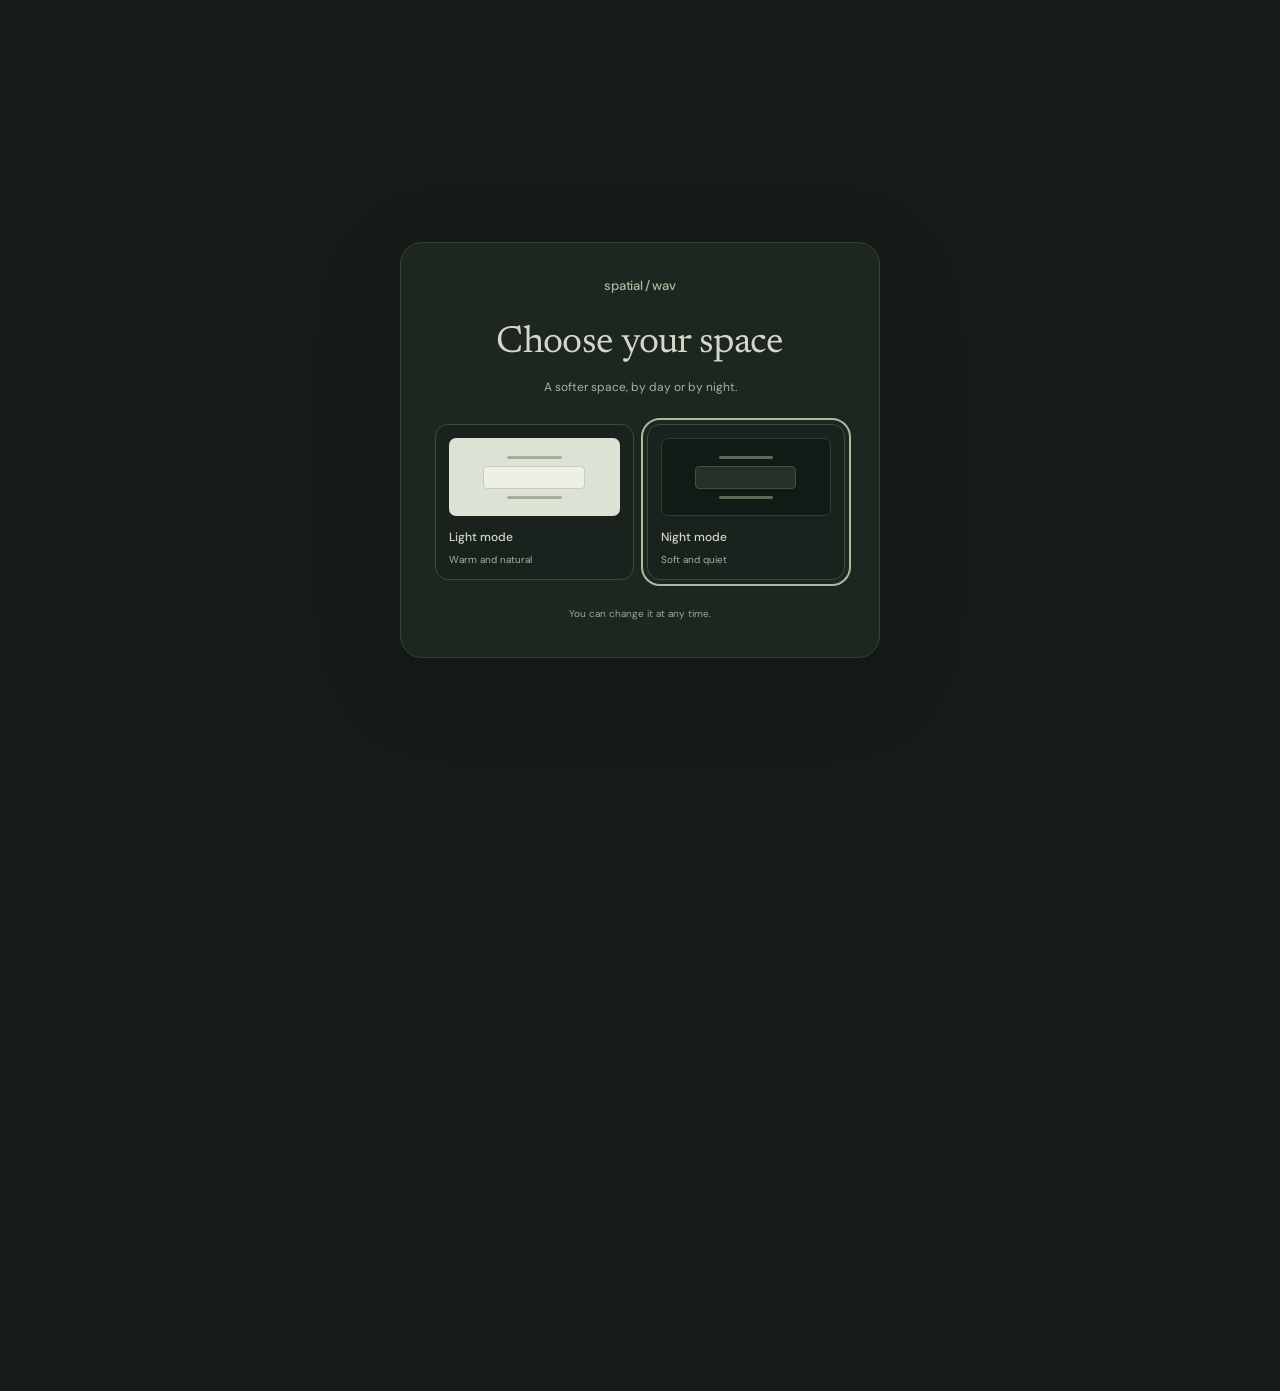
==== commit e13b707c: "Publish saved preferences, individual retries and download sizes" ====
--- a/index.html
+++ b/index.html
@@ -1,7 +1,7 @@
 <!doctype html>
-<html lang="es"><head><meta charset="utf-8"><meta name="viewport" content="width=device-width,initial-scale=1"><meta name="theme-color" content="#f7f8f4"><meta name="description" content="Convierte E-AC-3/JOC a WAV 9.1.6 en tu navegador. Procesamiento local, gratuito y sin subir tu audio."><base href="./"><title>spatial / wav · Un poco más de espacio</title><link rel="icon" href="icon.svg" type="image/svg+xml"><script src="theme.js?v=20261105-night"></script><link rel="stylesheet" href="app.css?v=20261105-export"></head>
+<html lang="es"><head><meta charset="utf-8"><meta name="viewport" content="width=device-width,initial-scale=1"><meta name="theme-color" content="#f7f8f4"><meta name="description" content="Convierte E-AC-3/JOC a WAV 9.1.6 en tu navegador. Procesamiento local, gratuito y sin subir tu audio."><base href="./"><title>spatial / wav · Un poco más de espacio</title><link rel="icon" href="icon.svg" type="image/svg+xml"><script src="theme.js?v=20261105-night"></script><link rel="stylesheet" href="app.css?v=20261109-comfort"></head>
 <body><div id="app">
 <header><a class="brand" href="./"><span class="mark" aria-hidden="true"><i></i><i></i><i></i><i></i></span> spatial <span class="brand-divider">/</span> wav</a><div class="header-controls"><span class="local-label"><span class="dot"></span> <span data-es="En tu dispositivo" data-en="On your device">En tu dispositivo</span></span><nav class="language-switch" aria-label="Language"><button type="button" data-language="es" aria-label="Español" onclick="spatialI18n.set('es')">ES</button><button type="button" data-language="en" aria-label="English" onclick="spatialI18n.set('en')">EN</button></nav></div></header>
 <main><p class="eyebrow" data-es="UN POCO MÁS DE ESPACIO PARA TU AUDIO" data-en="A LITTLE MORE ROOM FOR YOUR AUDIO">UN POCO MÁS DE ESPACIO PARA TU AUDIO</p><h1><span class="headline-lead" data-es="Sonido que" data-en="Sound that">Sonido que</span><br><span data-es="encuentra su lugar." data-en="finds its place.">encuentra su lugar.</span></h1><p class="intro"><span data-es="De E-AC-3/JOC a WAV 9.1.6, directamente en tu navegador." data-en="From E-AC-3/JOC to 9.1.6 WAV, right in your browser.">De E-AC-3/JOC a WAV 9.1.6, directamente en tu navegador.</span><br><span data-es="Sin instalaciones. Tu archivo se queda contigo." data-en="No installs. Your file stays with you.">Sin instalaciones. Tu archivo se queda contigo.</span></p>
 <section class="panel" aria-busy="true"><div class="panel-head"><h2 data-es="Tu archivo" data-en="Your file">Tu archivo</h2><span class="tag" data-es="Preparando el motor local" data-en="Preparing the local engine">Preparando el motor local</span></div><div class="drop"><span class="upload" aria-hidden="true">↥</span><strong data-es="Elige un archivo de audio" data-en="Choose an audio file">Elige un archivo de audio</strong><span data-es="El conversor estará listo en un momento" data-en="The converter will be ready in a moment">El conversor estará listo en un momento</span><small data-es="EC3, EAC3, M4A o MP4 · Hasta 128 MiB" data-en="EC3, EAC3, M4A or MP4 · Up to 128 MiB">EC3, EAC3, M4A o MP4 · Hasta 128 MiB</small></div><p class="boot-note" role="status"><span data-es="Cargando el motor de audio…" data-en="Loading the audio engine…">Cargando el motor de audio…</span><small data-es="La primera visita puede tardar un poco más." data-en="The first visit may take a little longer.">La primera visita puede tardar un poco más.</small></p><button class="action" disabled data-es="Preparando conversor" data-en="Preparing converter">Preparando conversor</button><p class="privacy" data-es="Procesamiento local. Sin subidas ni cuentas." data-en="Local processing. No uploads or accounts.">Procesamiento local. Sin subidas ni cuentas.</p></section></main>
-</div><div id="blazor-error-ui" style="display:none"><span data-es="No se pudo cargar el motor. Comprueba tu conexión." data-en="The engine could not load. Check your connection.">No se pudo cargar el motor. Comprueba tu conexión.</span> <a href="" data-es="Recargar página" data-en="Reload page">Recargar página</a></div><script src="language.js?v=20261105-night"></script><script src="storage.js?v=20261105-export"></script><script src="_framework/blazor.webassembly.js"></script></body></html>
+</div><div id="blazor-error-ui" style="display:none"><span data-es="No se pudo cargar el motor. Comprueba tu conexión." data-en="The engine could not load. Check your connection.">No se pudo cargar el motor. Comprueba tu conexión.</span> <a href="" data-es="Recargar página" data-en="Reload page">Recargar página</a></div><script src="language.js?v=20261105-night"></script><script src="cooperate.js?v=20261109-worker"></script><script src="zip.js?v=20261109-comfort"></script><script src="preferences.js?v=20261109-comfort"></script><script src="storage.js?v=20261109-comfort"></script><script src="_framework/blazor.webassembly.js"></script></body></html>
--- a/app.css
+++ b/app.css
@@ -133,3 +133,24 @@
 @keyframes export-reveal{from{opacity:0;transform:translateY(-4px)}to{opacity:1;transform:translateY(0)}}
 @media(max-width:380px){.export-options summary{align-items:flex-start;flex-direction:column;gap:5px}.export-summary{width:100%;justify-content:space-between}.export-fields{gap:10px}.export-fields select{font-size:11px}}
 @media(prefers-reduced-motion:reduce){.export-options[open] .export-body{animation:none}}
+
+/* Sequential queue and native file drops. */
+.drop{transition:background .22s ease,border-color .22s ease,box-shadow .22s ease,transform .22s ease}.drop[data-dragging=true]{background:var(--selected);border-color:var(--accent);border-style:solid;box-shadow:inset 0 0 0 1px var(--accent);transform:translateY(-2px)}
+.queue-tools{display:flex;flex-wrap:wrap;gap:7px;justify-content:flex-end}.queue-heading{display:flex;justify-content:space-between;gap:10px;font-size:10px;color:var(--muted);margin:22px 0 10px}.queue-heading span:last-child{color:var(--subtle)}.file-queue{padding:0;margin:0 0 22px;list-style:none;display:grid;gap:10px}.file-queue>li{border:1px solid var(--line);border-radius:10px;background:var(--inset);padding:14px;min-width:0;animation:export-reveal .24s ease-out}.queue-row{display:flex;align-items:center;gap:10px;min-width:0}.queue-file{flex:1;min-width:0}.queue-file strong{display:block;font-size:12px;font-weight:500;overflow-wrap:anywhere;line-height:1.5}.queue-file small{display:block;font-size:10px;color:var(--muted);margin-top:4px;line-height:1.5}.queue-symbol{display:grid;place-items:center;flex:none;width:22px;height:22px;color:var(--accent);font-size:14px}.file-queue li[data-state=ready] .queue-symbol{border-radius:50%;background:var(--selected);color:var(--selected-ink)}.remove-file{flex:none;width:28px;height:28px;display:grid;place-items:center;font:400 18px "DM Sans",sans-serif;border:0;border-radius:6px;background:transparent;color:var(--muted)}.remove-file:hover:not(:disabled){background:var(--hover);color:var(--ink)}.remove-file:disabled{opacity:.4;cursor:not-allowed}.queue-error{font-size:11px;line-height:1.7;margin:10px 0 0;color:var(--error-ink)}.file-queue li[data-state=failed]{border-color:var(--line-strong)}.compact-result{padding:12px 0 0 32px}.compact-result .result-format{font-size:10px}.compact-result .downloads{display:flex;gap:12px;align-items:center;flex-wrap:wrap}.compact-result .download-action{width:auto;padding:9px 13px;font-size:11px;margin-top:10px}.compact-result .channel-map{margin-top:10px;text-align:left}.compact-result .channel-map .secondary{margin-top:8px}.compact-result .download-action svg{width:15px;height:15px}.compact-result .channel-map[open]{flex-basis:100%}
+@media(max-width:500px){.panel-head:has(.queue-tools){align-items:flex-start;flex-direction:column;gap:12px}.queue-tools{justify-content:flex-start}.compact-result{padding-left:0}.queue-file strong{font-size:11px}.file-queue>li{padding:12px}.queue-tools .new-conversion{font-size:10px;padding:7px 9px}}
+@media(prefers-reduced-motion:reduce){.file-queue>li{animation:none}.drop[data-dragging=true]{transform:none}}
+
+.panel[data-dragging=true]{border-color:var(--accent);box-shadow:0 0 0 2px var(--selected)}
+
+.queue-disclosure{margin-top:22px}.queue-disclosure>.queue-heading{list-style:none;cursor:pointer;margin:0 0 11px;padding:13px 14px;border:1px solid var(--line);border-radius:9px;background:var(--inset);color:var(--ink);transition:background .22s ease,border-color .22s ease}.queue-disclosure>.queue-heading::-webkit-details-marker{display:none}.queue-disclosure>.queue-heading:hover{background:var(--hover);border-color:var(--line-strong)}.queue-disclosure>.queue-heading>span:last-child{display:flex;align-items:center;gap:12px}.queue-chevron{display:inline-block;font-size:14px;transition:transform .22s ease}.queue-disclosure[open]>.queue-heading .queue-chevron{transform:rotate(180deg)}.queue-disclosure[open]>.file-queue{animation:export-reveal .24s ease-out}
+.batch-downloadbar{padding-top:18px;margin-top:18px;border-top:1px solid var(--line);text-align:center}.download-all{display:flex;align-items:center;justify-content:center;gap:9px;background:var(--download);color:var(--download-ink);transition:background .22s ease,transform .22s ease}.download-all:hover:not(:disabled){background:var(--download-hover);transform:translateY(-1px)}.download-all svg{height:18px;width:18px}.download-all:disabled{opacity:.65}.batch-downloadbar>small{display:block;font-size:10px;color:var(--subtle);line-height:1.7;margin-top:10px}.batch-downloadbar progress{margin-top:16px}.cancel-archive{margin:10px 0 0}.panel:has(.download-all[aria-busy=true])>.message .spinner{display:none}
+@media(prefers-reduced-motion:reduce){.queue-disclosure[open]>.file-queue{animation:none}.download-all:hover:not(:disabled){transform:none}}
+
+.download-all:disabled{background:var(--download);color:var(--download-ink);cursor:wait}
+
+/* Small comforts: restrained blush accents, soft pills, and native controls. */
+:root{--petal:#f5e9e9;--petal-ink:#86646d}:root[data-theme=dark]{--petal:#342b2e;--petal-ink:#c7a5ad}
+.output-size{margin:11px 0 0;text-align:center}.size-pill{display:inline-flex;align-items:center;gap:6px;border-radius:20px;padding:4px 9px;background:var(--petal);color:var(--petal-ink);font-size:10px;line-height:1.5;font-variant-numeric:tabular-nums}.compact-result .output-size{text-align:left;margin-top:7px}.compact-result .size-pill{font-size:9px;padding:3px 8px}.archive-size{font-variant-numeric:tabular-nums;white-space:nowrap}.retry-file{display:inline-flex;align-items:center;gap:6px;margin:10px 0 0 32px;border:1px solid var(--line-strong);border-radius:20px;padding:6px 11px;background:var(--surface);color:var(--ink);font-size:10px;transition:background .2s ease,transform .2s ease}.retry-file:hover:not(:disabled){background:var(--hover);transform:translateY(-1px)}.retry-file:disabled{opacity:.5;cursor:wait}
+.personal-preferences{margin-top:22px;border-top:1px solid var(--line)}.personal-preferences>summary{display:flex;align-items:center;justify-content:space-between;gap:12px;padding:15px 0 2px;list-style:none;cursor:pointer;font-size:11px;color:var(--muted)}.personal-preferences>summary::-webkit-details-marker{display:none}.soft-sparkle{color:var(--petal-ink);font-size:17px;vertical-align:-1px;margin-right:4px}.preference-summary{font-size:10px;color:var(--subtle);display:flex;gap:9px;align-items:center}.personal-preferences[open] .settings-chevron{transform:rotate(180deg)}.personal-body{padding-top:17px}.personal-preferences[open] .personal-body{animation:export-reveal .22s ease-out}.notice-row{display:flex;align-items:center;justify-content:space-between;gap:16px}.notice-row strong{font-size:11px;font-weight:500;color:var(--ink)}.notice-row p{font-size:10px;color:var(--muted);line-height:1.7;margin:5px 0 0}.notice-switch{position:relative;flex:none;width:39px;height:23px;border:1px solid var(--line-strong);border-radius:20px;background:var(--inset);padding:3px;transition:background .22s ease,border-color .22s ease}.switch-knob{display:block;width:15px;height:15px;background:var(--muted);border-radius:50%;transition:transform .22s ease,background .22s ease}.notice-switch[aria-checked=true]{background:var(--petal);border-color:var(--petal-ink)}.notice-switch[aria-checked=true] .switch-knob{background:var(--petal-ink);transform:translateX(15px)}.notice-switch:disabled{opacity:.5;cursor:not-allowed}.preference-help,.remember-note{font-size:10px;color:var(--subtle);line-height:1.8;margin:12px 0 0}.remember-note{border-top:1px solid var(--line);padding-top:12px}.remember-note>span{color:var(--petal-ink);margin-right:3px}
+@media(max-width:500px){.retry-file{margin-left:0}.size-pill{font-size:9px}.personal-preferences>summary{font-size:10px}}
+@media(prefers-reduced-motion:reduce){.personal-preferences[open] .personal-body{animation:none}.retry-file:hover:not(:disabled){transform:none}}
